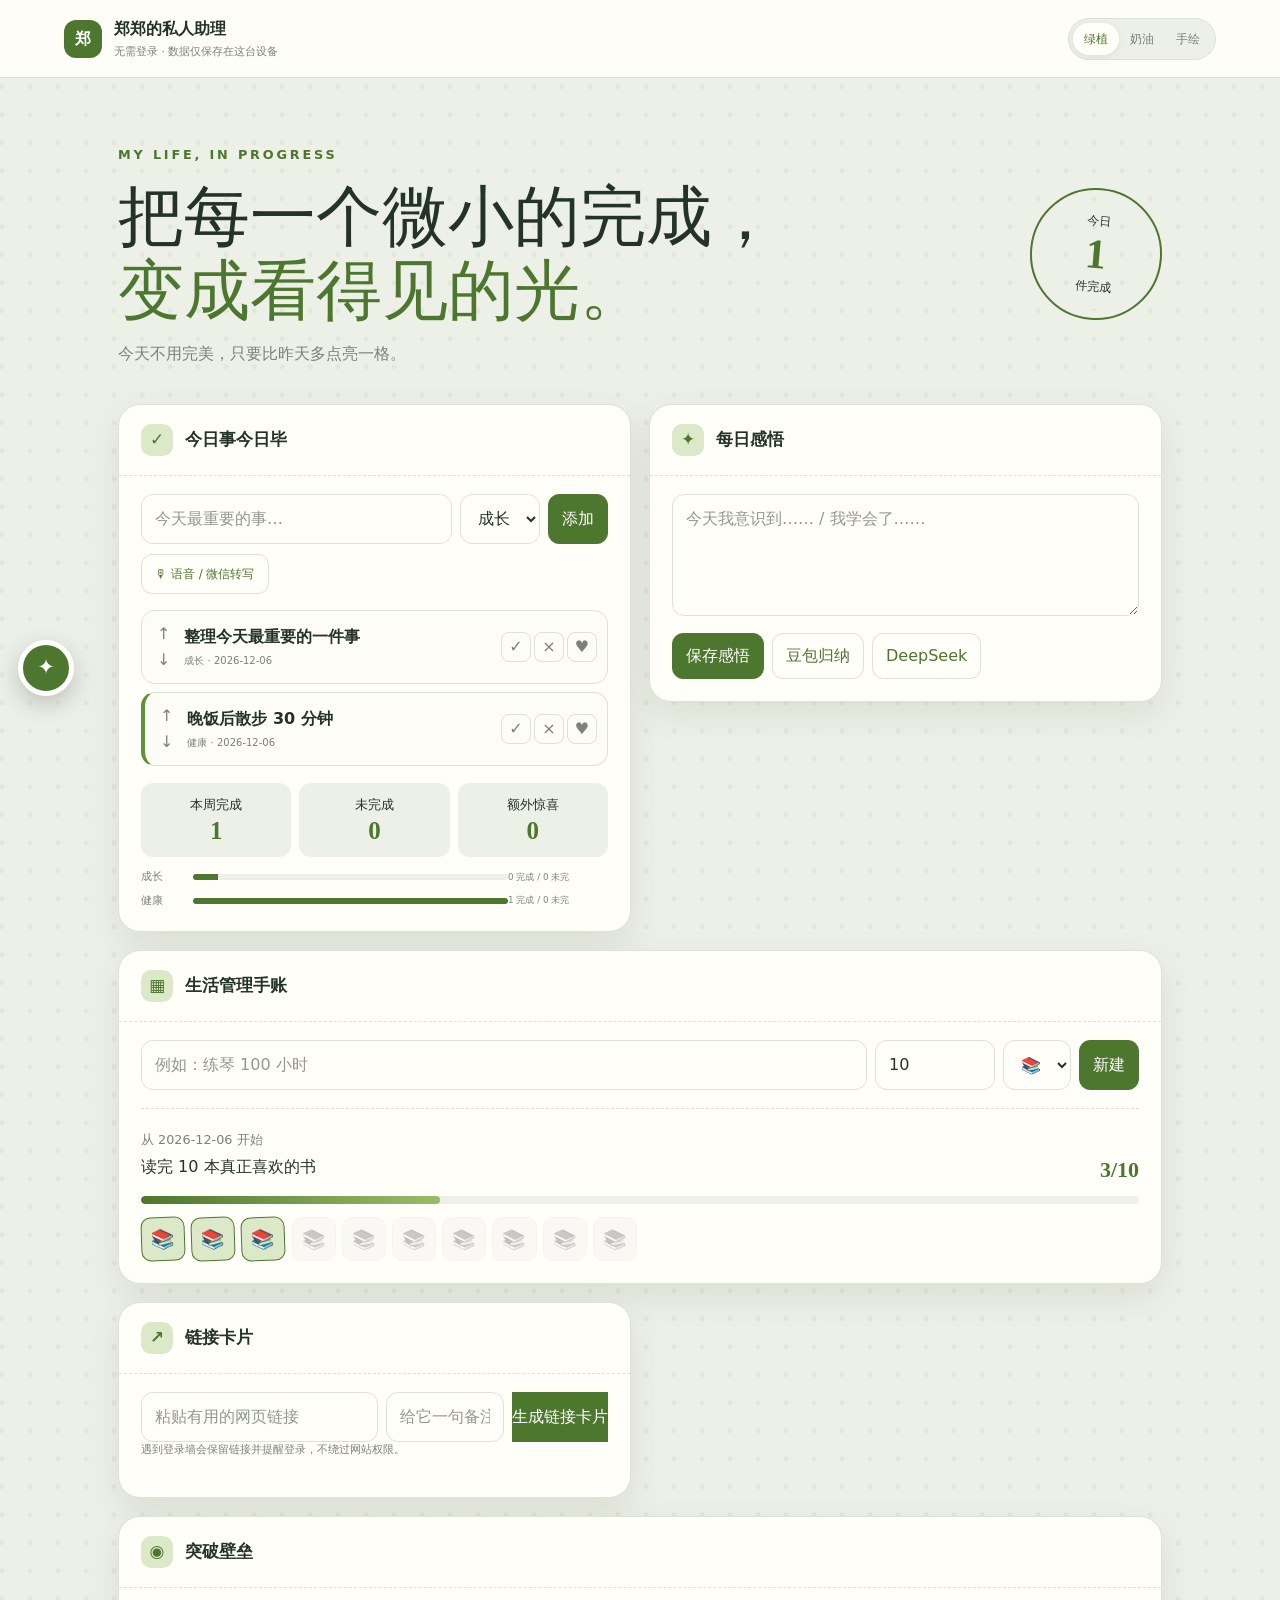
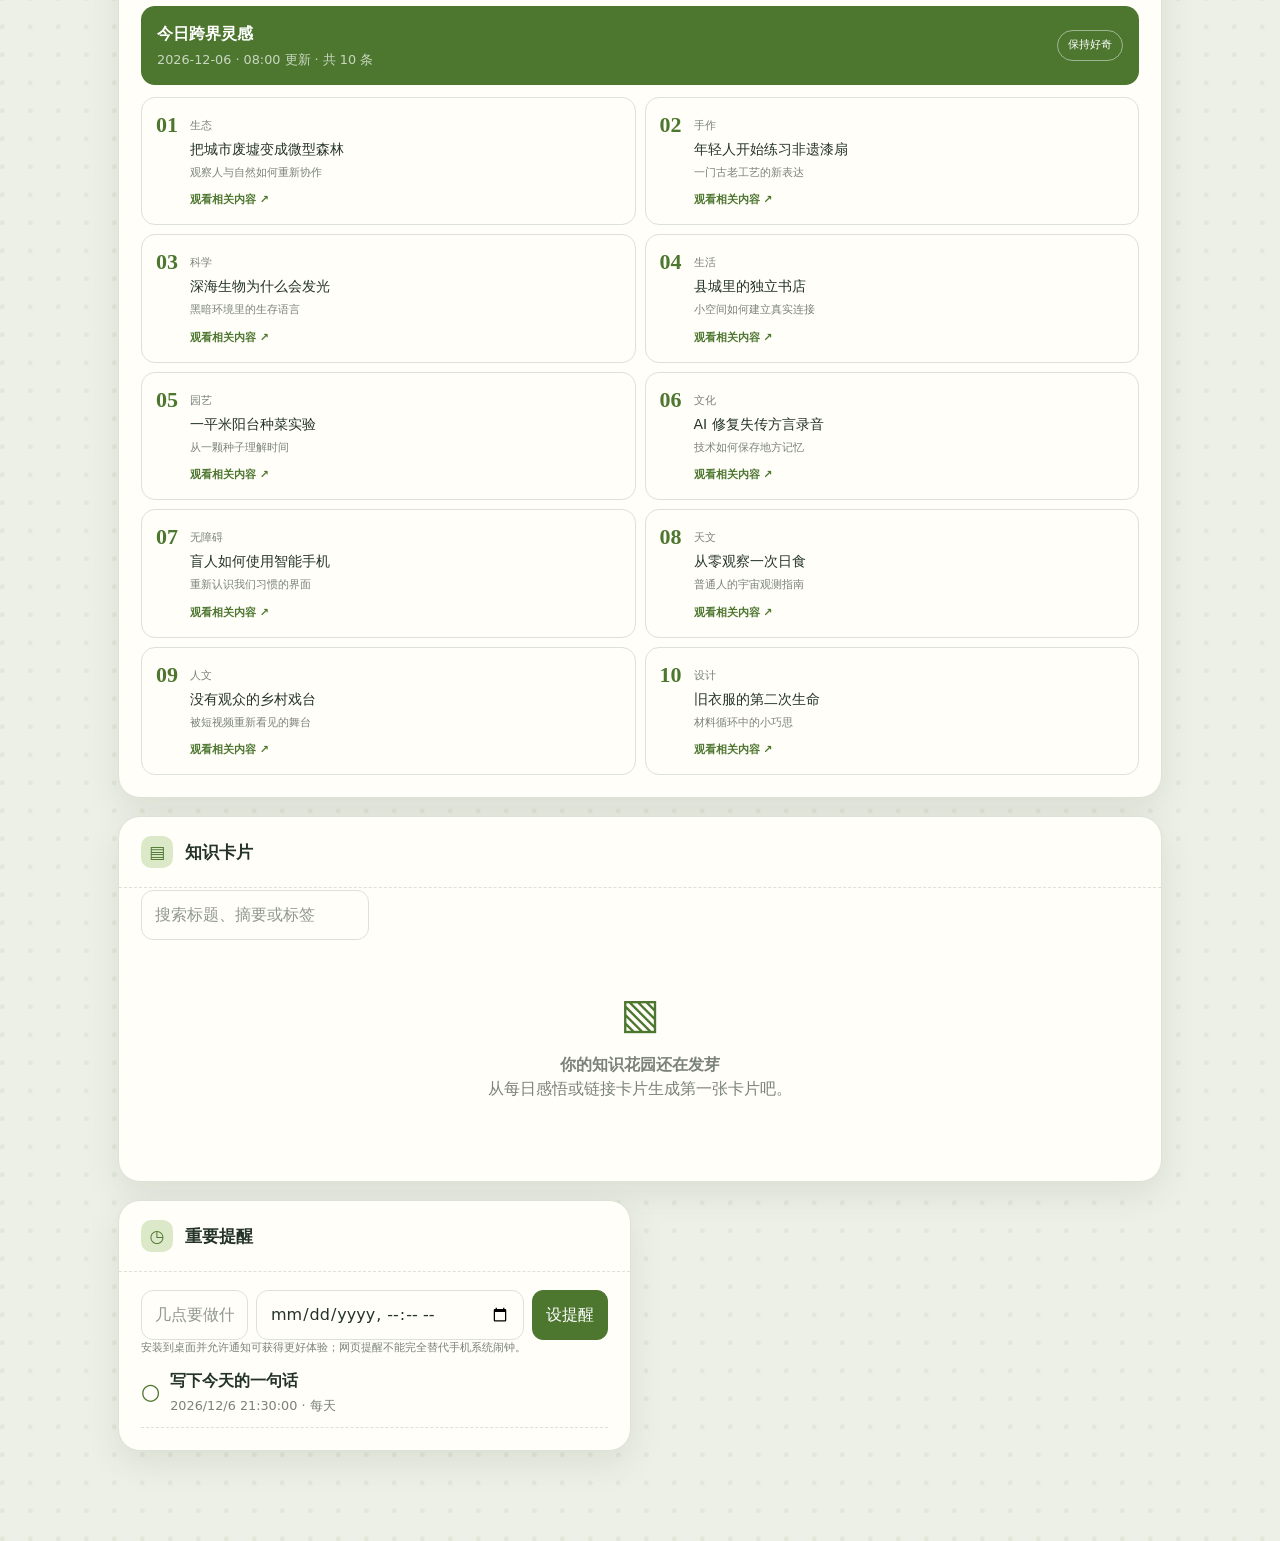
==== index.html @ c23aa648 "Add files via upload 发布郑郑的私人助理" ====
<!DOCTYPE html><html lang="zh-CN"><head><meta charSet="utf-8"/><meta name="viewport" content="width=device-width, initial-scale=1"/><link rel="stylesheet" href="/zhengzheng-assistant/assets/index-63ITO8yk.css" data-rsc-css-href="/zhengzheng-assistant/assets/index-63ITO8yk.css" data-precedence="vite-rsc/importer-resources"/><link rel="modulepreload" href="/zhengzheng-assistant/assets/layout-segment-context-D4DOkkiW.js" crossorigin=""/><link rel="modulepreload" href="/zhengzheng-assistant/assets/rolldown-runtime-S-ySWqyJ.js" crossorigin=""/><link rel="modulepreload" href="/zhengzheng-assistant/assets/index-DaYsWbO-.js" crossorigin=""/><link rel="modulepreload" href="/zhengzheng-assistant/assets/framework-CXnKph_e.js" crossorigin=""/><link rel="modulepreload" href="/zhengzheng-assistant/assets/page-jW38aGU4.js" crossorigin=""/><title>郑郑的私人助理</title><meta name="description" content="把每一个微小的完成，变成看得见的光。"/><meta property="og:title" content="郑郑的私人助理"/><meta property="og:description" content="把每一个微小的完成，变成看得见的光。"/><meta name="twitter:card" content="summary"/><meta name="twitter:title" content="郑郑的私人助理"/><meta name="twitter:description" content="把每一个微小的完成，变成看得见的光。"/><link rel="icon" href="/zhengzheng-assistant/icon-192.png"/><link rel="apple-touch-icon" href="/zhengzheng-assistant/icon-192.png"/><link rel="manifest" href="/zhengzheng-assistant/manifest.webmanifest"/><meta name="mobile-web-app-capable" content="yes"/><meta name="apple-mobile-web-app-title" content="生活手账"/><meta name="apple-mobile-web-app-status-bar-style" content="default"/><meta name="theme-color" content="#4d762f"/><script>self.__VINEXT_RSC_PARAMS__={}</script><script>self.__VINEXT_RSC_NAV__={"pathname":"/","searchParams":[]}</script><link rel="modulepreload" href="/zhengzheng-assistant/assets/index-DaYsWbO-.js" />
</head><body><main data-theme="green"><header class="topbar"><div><span class="brand-mark">郑</span><div><b>郑郑的私人助理</b><small>无需登录 · 数据仅保存在这台设备</small></div></div><div class="theme-switch"><button class="active">绿植</button><button class="">奶油</button><button class="">手绘</button></div></header><section class="hero"><div><small>MY LIFE, IN PROGRESS</small><h1>把每一个微小的完成，<br/><em>变成看得见的光。</em></h1><p>今天不用完美，只要比昨天多点亮一格。</p></div><div class="hero-stamp"><span>今日</span><b>1</b><small>件完成</small></div></section><div class="dashboard"><section id="today" class="paper-card"><button class="card-head" aria-expanded="true"><span class="card-icon">✓</span><span>今日事今日毕</span><span class="collapse">−</span></button><div class="card-body"><div class="quick-row"><input placeholder="今天最重要的事…" value=""/><select><option selected="">成长</option><option>工作</option><option>健康</option><option>生活</option></select><button class="primary">添加</button></div><button class="voice">🎙 语音 / 微信转写</button><div class="task-list"><div class="task todo"><div class="move"><button disabled="">↑</button><button>↓</button></div><div class="task-copy"><b>整理今天最重要的一件事</b><small>成长<!-- --> · <!-- -->2026-07-30</small></div><div class="status-actions"><button title="完成">✓</button><button title="未完成">×</button><button title="额外完成">♥</button></div></div><div class="task done"><div class="move"><button>↑</button><button disabled="">↓</button></div><div class="task-copy"><b>晚饭后散步 30 分钟</b><small>健康<!-- --> · <!-- -->2026-07-30</small></div><div class="status-actions"><button title="完成">✓</button><button title="未完成">×</button><button title="额外完成">♥</button></div></div></div><div class="week-summary"><div><small>本周完成</small><b>1</b></div><div><small>未完成</small><b>0</b></div><div><small>额外惊喜</small><b>0</b></div></div><div class="category-bars"><div><span>成长</span><i><em style="width:8%"></em></i><small>0<!-- --> 完成 / <!-- -->0<!-- --> 未完</small></div><div><span>健康</span><i><em style="width:100%"></em></i><small>1<!-- --> 完成 / <!-- -->0<!-- --> 未完</small></div></div></div></section><section id="insight" class="paper-card"><button class="card-head" aria-expanded="true"><span class="card-icon">✦</span><span>每日感悟</span><span class="collapse">−</span></button><div class="card-body"><textarea placeholder="今天我意识到…… / 我学会了……" rows="4"></textarea><div class="button-row"><button class="primary">保存感悟</button><button>豆包归纳</button><button>DeepSeek</button></div><div class="notes"></div></div></section><section id="goals" class="paper-card"><button class="card-head" aria-expanded="true"><span class="card-icon">▦</span><span>生活管理手账</span><span class="collapse">−</span></button><div class="card-body"><div class="goal-create"><input placeholder="例如：练琴 100 小时" value=""/><input class="small-input" type="number" min="1" max="500" placeholder="数量（可空）" value="10"/><select><option selected="">📚</option><option>🌱</option><option>🐾</option><option>⭐</option><option>🎻</option><option>🏃</option><option>🧶</option><option>☕</option></select><button class="primary">新建</button></div><article class="goal"><div class="goal-head"><div><small>从 <!-- -->2026-07-30<!-- --> 开始</small><h3>读完 10 本真正喜欢的书</h3></div><b>3/10</b></div><div class="progress"><i style="width:30%"></i></div><div class="grid "><button class="lit" title="第 1 次：《被讨厌的勇气》"><span>📚</span></button><button class="lit" title="第 2 次"><span>📚</span></button><button class="lit" title="第 3 次"><span>📚</span></button><button class="" title="第 4 次"><span>📚</span></button><button class="" title="第 5 次"><span>📚</span></button><button class="" title="第 6 次"><span>📚</span></button><button class="" title="第 7 次"><span>📚</span></button><button class="" title="第 8 次"><span>📚</span></button><button class="" title="第 9 次"><span>📚</span></button><button class="" title="第 10 次"><span>📚</span></button></div></article></div></section><section id="links" class="paper-card"><button class="card-head" aria-expanded="true"><span class="card-icon">↗</span><span>链接卡片</span><span class="collapse">−</span></button><div class="card-body"><div class="stack"><input placeholder="粘贴有用的网页链接" value=""/><input placeholder="给它一句备注（可选）" value=""/><button class="primary">生成链接卡片</button></div><p class="hint">遇到登录墙会保留链接并提醒登录，不绕过网站权限。</p><div class="link-grid"></div></div></section><section id="trends" class="paper-card"><button class="card-head" aria-expanded="true"><span class="card-icon">◉</span><span>突破壁垒</span><span class="collapse">−</span></button><div class="card-body"><div class="trend-title"><div><b>今日跨界灵感</b><small>2026-07-30<!-- --> · 08:00 更新 · 共 10 条</small></div><span>保持好奇</span></div><div class="trends"><article><b>01</b><div><small>生态</small><h3>把城市废墟变成微型森林</h3><p>观察人与自然如何重新协作</p><a href="https://search.bilibili.com/all?keyword=微型森林" target="_blank" rel="noreferrer">观看相关内容 ↗</a></div></article><article><b>02</b><div><small>手作</small><h3>年轻人开始练习非遗漆扇</h3><p>一门古老工艺的新表达</p><a href="https://www.douyin.com/search/非遗漆扇" target="_blank" rel="noreferrer">观看相关内容 ↗</a></div></article><article><b>03</b><div><small>科学</small><h3>深海生物为什么会发光</h3><p>黑暗环境里的生存语言</p><a href="https://search.bilibili.com/all?keyword=深海生物发光" target="_blank" rel="noreferrer">观看相关内容 ↗</a></div></article><article><b>04</b><div><small>生活</small><h3>县城里的独立书店</h3><p>小空间如何建立真实连接</p><a href="https://s.weibo.com/weibo?q=县城独立书店" target="_blank" rel="noreferrer">观看相关内容 ↗</a></div></article><article><b>05</b><div><small>园艺</small><h3>一平米阳台种菜实验</h3><p>从一颗种子理解时间</p><a href="https://www.toutiao.com/search/?keyword=阳台种菜" target="_blank" rel="noreferrer">观看相关内容 ↗</a></div></article><article><b>06</b><div><small>文化</small><h3>AI 修复失传方言录音</h3><p>技术如何保存地方记忆</p><a href="https://search.bilibili.com/all?keyword=方言修复" target="_blank" rel="noreferrer">观看相关内容 ↗</a></div></article><article><b>07</b><div><small>无障碍</small><h3>盲人如何使用智能手机</h3><p>重新认识我们习惯的界面</p><a href="https://www.douyin.com/search/盲人使用手机" target="_blank" rel="noreferrer">观看相关内容 ↗</a></div></article><article><b>08</b><div><small>天文</small><h3>从零观察一次日食</h3><p>普通人的宇宙观测指南</p><a href="https://search.bilibili.com/all?keyword=日食观测" target="_blank" rel="noreferrer">观看相关内容 ↗</a></div></article><article><b>09</b><div><small>人文</small><h3>没有观众的乡村戏台</h3><p>被短视频重新看见的舞台</p><a href="https://s.weibo.com/weibo?q=乡村戏台" target="_blank" rel="noreferrer">观看相关内容 ↗</a></div></article><article><b>10</b><div><small>设计</small><h3>旧衣服的第二次生命</h3><p>材料循环中的小巧思</p><a href="https://www.toutiao.com/search/?keyword=旧衣改造" target="_blank" rel="noreferrer">观看相关内容 ↗</a></div></article></div></div></section><section id="knowledge" class="paper-card"><button class="card-head" aria-expanded="true"><span class="card-icon">▤</span><span>知识卡片</span><span class="collapse">−</span></button><div class="card-body"><input placeholder="搜索标题、摘要或标签" value=""/><div class="empty"><span>▧</span><b>你的知识花园还在发芽</b><p>从每日感悟或链接卡片生成第一张卡片吧。</p></div><div class="knowledge-grid"></div></div></section><section id="reminders" class="paper-card"><button class="card-head" aria-expanded="true"><span class="card-icon">◷</span><span>重要提醒</span><span class="collapse">−</span></button><div class="card-body"><div class="quick-row"><input placeholder="几点要做什么？" value=""/><input type="datetime-local" value=""/><button class="primary">设提醒</button></div><p class="hint">安装到桌面并允许通知可获得更好体验；网页提醒不能完全替代手机系统闹钟。</p><div class="reminders"><article><button>○</button><div><b>写下今天的一句话</b><small>2026/7/30 21:30:00<!-- --> · <!-- -->每天</small></div></article></div></div></section></div><button class="float-ball" style="left:18px;top:640px" aria-label="打开快速导航">✦</button></main><script id="_R_">import("/assets/index-DaYsWbO-.js")</script></body></html><script>self.__VINEXT_RSC_CHUNKS__=self.__VINEXT_RSC_CHUNKS__||[];self.__VINEXT_RSC_CHUNKS__.push("2:I[\"491d67a9792c\",[],\"Children\",1]\n3:I[\"cfee43ca1bc7\",[],\"LayoutSegmentProvider\",1]\n4:I[\"491d67a9792c\",[],\"Slot\",1]\n5:I[\"5b777958e3fd\",[],\"RedirectBoundary\",1]\n:HL[\"/assets/index-63ITO8yk.css\",\"style\"]\n")</script><script>self.__VINEXT_RSC_CHUNKS__=self.__VINEXT_RSC_CHUNKS__||[];self.__VINEXT_RSC_CHUNKS__.push("0:{\"__route\":\"route:/\",\"__interceptionContext\":null,\"__layoutIds\":[\"layout:/\"],\"__rootLayout\":\"/\",\"page:/\":\"$L1\",\"layout:/\":[[[[\"$\",\"link\",\"css:/assets/index-63ITO8yk.css\",{\"rel\":\"stylesheet\",\"precedence\":\"vite-rsc/importer-resources\",\"href\":\"/assets/index-63ITO8yk.css\",\"data-rsc-css-href\":\"/assets/index-63ITO8yk.css\"}],\"$undefined\"],[\"$\",\"html\",null,{\"lang\":\"zh-CN\",\"children\":[\"$\",\"body\",null,{\"children\":[\"$\",\"$L2\",null,{}]}]}]],null],\"route:/\":[[[\"$\",\"meta\",null,{\"charSet\":\"utf-8\"}],[[\"$\",\"title\",\"0\",{\"children\":\"郑郑的私人助理\"}],[\"$\",\"meta\",\"1\",{\"name\":\"description\",\"content\":\"把每一个微小的完成，变成看得见的光。\"}],[\"$\",\"meta\",\"2\",{\"property\":\"og:title\",\"content\":\"郑郑的私人助理\"}],[\"$\",\"meta\",\"3\",{\"property\":\"og:description\",\"content\":\"把每一个微小的完成，变成看得见的光。\"}],[\"$\",\"meta\",\"4\",{\"name\":\"twitter:card\",\"content\":\"summary\"}],[\"$\",\"meta\",\"5\",{\"name\":\"twitter:title\",\"content\":\"郑郑的私人助理\"}],[\"$\",\"meta\",\"6\",{\"name\":\"twitter:description\",\"content\":\"把每一个微小的完成，变成看得见的光。\"}],[\"$\",\"link\",\"7\",{\"rel\":\"icon\",\"href\":\"/icon-192.png\"}],[\"$\",\"link\",\"8\",{\"rel\":\"apple-touch-icon\",\"href\":\"/icon-192.png\"}],[\"$\",\"link\",\"9\",{\"rel\":\"manifest\",\"href\":\"/manifest.webmanifest\"}],[\"$\",\"meta\",\"10\",{\"name\":\"mobile-web-app-capable\",\"content\":\"yes\"}],[\"$\",\"meta\",\"11\",{\"name\":\"apple-mobile-web-app-title\",\"content\":\"生活手账\"}],[\"$\",\"meta\",\"12\",{\"name\":\"apple-mobile-web-app-status-bar-style\",\"content\":\"default\"}]],[[\"$\",\"meta\",\"0\",{\"name\":\"viewport\",\"content\":\"width=device-width, initial-scale=1\"}],[\"$\",\"meta\",\"1\",{\"name\":\"theme-color\",\"content\":\"#4d762f\"}]]],[\"$\",\"$L3\",null,{\"segmentMap\":{\"children\":[]},\"children\":[\"$\",\"$L4\",null,{\"id\":\"layout:/\",\"parallelSlots\":\"$undefined\",\"children\":[\"$\",\"$L5\",null,{\"children\":[\"$\",\"$L3\",null,{\"segmentMap\":{\"children\":[]},\"children\":[\"$\",\"$L4\",null,{\"id\":\"page:/\"}]}]}]}]}]],\"__layoutFlags\":{\"layout:/\":\"s\"},\"__artifactCompatibility\":{\"schemaVersion\":1,\"graphVersion\":\"app-route-graph:4uhn5s1wvoptc\",\"deploymentVersion\":\"c28344b2-9088-40b0-83cd-06239a04bed4\",\"appElementsSchemaVersion\":1,\"rscPayloadSchemaVersion\":1,\"rootBoundaryId\":\"/\",\"renderEpoch\":null}}\n")</script><script>self.__VINEXT_RSC_CHUNKS__=self.__VINEXT_RSC_CHUNKS__||[];self.__VINEXT_RSC_CHUNKS__.push("6:I[\"6efdf509a785\",[],\"default\",1]\n1:[\"$\",\"$L6\",null,{\"params\":\"$@7\",\"searchParams\":\"$@8\"}]\n")</script><script>self.__VINEXT_RSC_CHUNKS__=self.__VINEXT_RSC_CHUNKS__||[];self.__VINEXT_RSC_CHUNKS__.push("7:{}\n8:{}\n")</script><script>self.__VINEXT_RSC_DONE__=true</script>
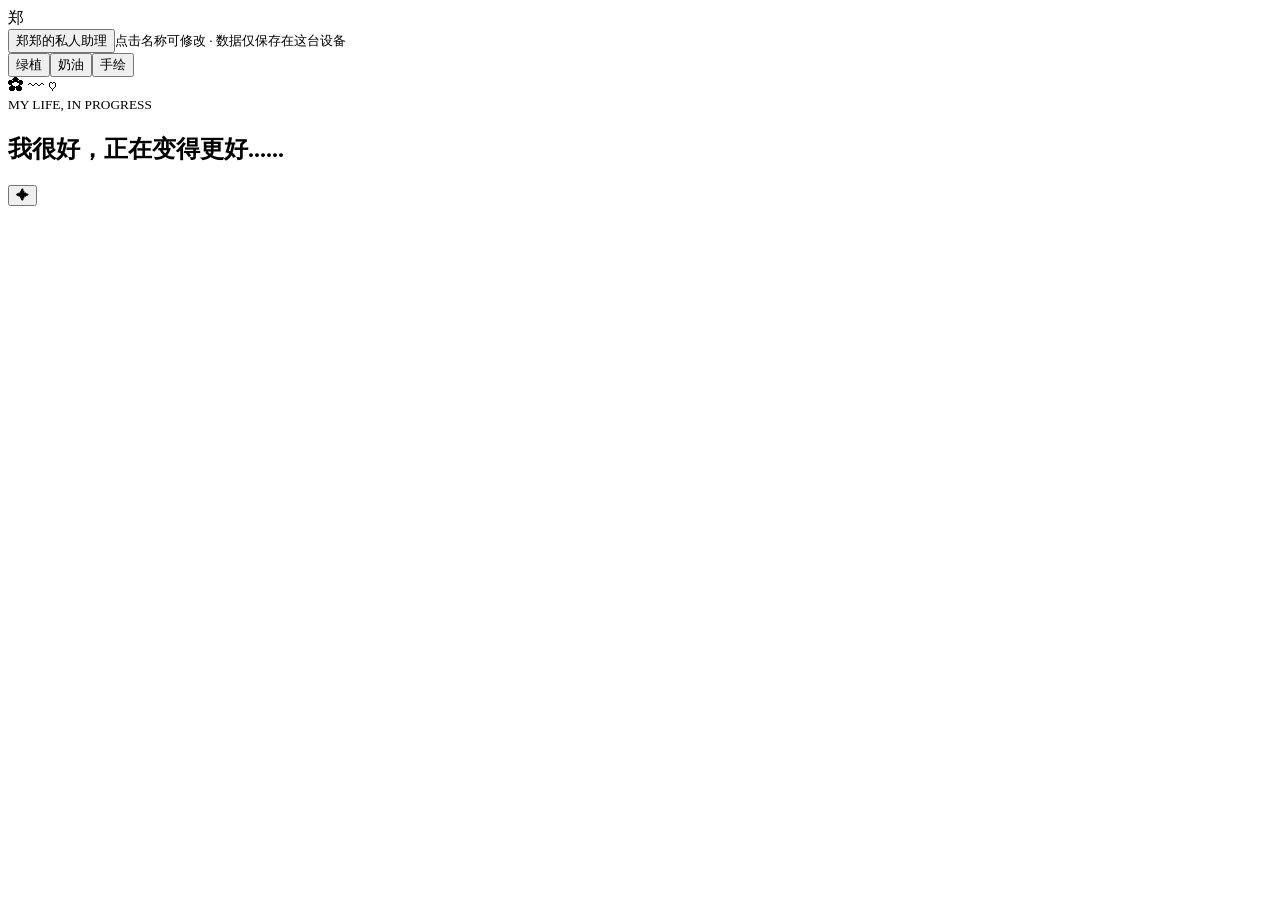
==== commit d3bf4b02: "Add files via upload 更新郑郑的私人助理" ====
--- a/index.html
+++ b/index.html
@@ -1,2 +1,2 @@
-<!DOCTYPE html><html lang="zh-CN"><head><meta charSet="utf-8"/><meta name="viewport" content="width=device-width, initial-scale=1"/><link rel="stylesheet" href="/zhengzheng-assistant/assets/index-63ITO8yk.css" data-rsc-css-href="/zhengzheng-assistant/assets/index-63ITO8yk.css" data-precedence="vite-rsc/importer-resources"/><link rel="modulepreload" href="/zhengzheng-assistant/assets/layout-segment-context-D4DOkkiW.js" crossorigin=""/><link rel="modulepreload" href="/zhengzheng-assistant/assets/rolldown-runtime-S-ySWqyJ.js" crossorigin=""/><link rel="modulepreload" href="/zhengzheng-assistant/assets/index-DaYsWbO-.js" crossorigin=""/><link rel="modulepreload" href="/zhengzheng-assistant/assets/framework-CXnKph_e.js" crossorigin=""/><link rel="modulepreload" href="/zhengzheng-assistant/assets/page-jW38aGU4.js" crossorigin=""/><title>郑郑的私人助理</title><meta name="description" content="把每一个微小的完成，变成看得见的光。"/><meta property="og:title" content="郑郑的私人助理"/><meta property="og:description" content="把每一个微小的完成，变成看得见的光。"/><meta name="twitter:card" content="summary"/><meta name="twitter:title" content="郑郑的私人助理"/><meta name="twitter:description" content="把每一个微小的完成，变成看得见的光。"/><link rel="icon" href="/zhengzheng-assistant/icon-192.png"/><link rel="apple-touch-icon" href="/zhengzheng-assistant/icon-192.png"/><link rel="manifest" href="/zhengzheng-assistant/manifest.webmanifest"/><meta name="mobile-web-app-capable" content="yes"/><meta name="apple-mobile-web-app-title" content="生活手账"/><meta name="apple-mobile-web-app-status-bar-style" content="default"/><meta name="theme-color" content="#4d762f"/><script>self.__VINEXT_RSC_PARAMS__={}</script><script>self.__VINEXT_RSC_NAV__={"pathname":"/","searchParams":[]}</script><link rel="modulepreload" href="/zhengzheng-assistant/assets/index-DaYsWbO-.js" />
-</head><body><main data-theme="green"><header class="topbar"><div><span class="brand-mark">郑</span><div><b>郑郑的私人助理</b><small>无需登录 · 数据仅保存在这台设备</small></div></div><div class="theme-switch"><button class="active">绿植</button><button class="">奶油</button><button class="">手绘</button></div></header><section class="hero"><div><small>MY LIFE, IN PROGRESS</small><h1>把每一个微小的完成，<br/><em>变成看得见的光。</em></h1><p>今天不用完美，只要比昨天多点亮一格。</p></div><div class="hero-stamp"><span>今日</span><b>1</b><small>件完成</small></div></section><div class="dashboard"><section id="today" class="paper-card"><button class="card-head" aria-expanded="true"><span class="card-icon">✓</span><span>今日事今日毕</span><span class="collapse">−</span></button><div class="card-body"><div class="quick-row"><input placeholder="今天最重要的事…" value=""/><select><option selected="">成长</option><option>工作</option><option>健康</option><option>生活</option></select><button class="primary">添加</button></div><button class="voice">🎙 语音 / 微信转写</button><div class="task-list"><div class="task todo"><div class="move"><button disabled="">↑</button><button>↓</button></div><div class="task-copy"><b>整理今天最重要的一件事</b><small>成长<!-- --> · <!-- -->2026-07-30</small></div><div class="status-actions"><button title="完成">✓</button><button title="未完成">×</button><button title="额外完成">♥</button></div></div><div class="task done"><div class="move"><button>↑</button><button disabled="">↓</button></div><div class="task-copy"><b>晚饭后散步 30 分钟</b><small>健康<!-- --> · <!-- -->2026-07-30</small></div><div class="status-actions"><button title="完成">✓</button><button title="未完成">×</button><button title="额外完成">♥</button></div></div></div><div class="week-summary"><div><small>本周完成</small><b>1</b></div><div><small>未完成</small><b>0</b></div><div><small>额外惊喜</small><b>0</b></div></div><div class="category-bars"><div><span>成长</span><i><em style="width:8%"></em></i><small>0<!-- --> 完成 / <!-- -->0<!-- --> 未完</small></div><div><span>健康</span><i><em style="width:100%"></em></i><small>1<!-- --> 完成 / <!-- -->0<!-- --> 未完</small></div></div></div></section><section id="insight" class="paper-card"><button class="card-head" aria-expanded="true"><span class="card-icon">✦</span><span>每日感悟</span><span class="collapse">−</span></button><div class="card-body"><textarea placeholder="今天我意识到…… / 我学会了……" rows="4"></textarea><div class="button-row"><button class="primary">保存感悟</button><button>豆包归纳</button><button>DeepSeek</button></div><div class="notes"></div></div></section><section id="goals" class="paper-card"><button class="card-head" aria-expanded="true"><span class="card-icon">▦</span><span>生活管理手账</span><span class="collapse">−</span></button><div class="card-body"><div class="goal-create"><input placeholder="例如：练琴 100 小时" value=""/><input class="small-input" type="number" min="1" max="500" placeholder="数量（可空）" value="10"/><select><option selected="">📚</option><option>🌱</option><option>🐾</option><option>⭐</option><option>🎻</option><option>🏃</option><option>🧶</option><option>☕</option></select><button class="primary">新建</button></div><article class="goal"><div class="goal-head"><div><small>从 <!-- -->2026-07-30<!-- --> 开始</small><h3>读完 10 本真正喜欢的书</h3></div><b>3/10</b></div><div class="progress"><i style="width:30%"></i></div><div class="grid "><button class="lit" title="第 1 次：《被讨厌的勇气》"><span>📚</span></button><button class="lit" title="第 2 次"><span>📚</span></button><button class="lit" title="第 3 次"><span>📚</span></button><button class="" title="第 4 次"><span>📚</span></button><button class="" title="第 5 次"><span>📚</span></button><button class="" title="第 6 次"><span>📚</span></button><button class="" title="第 7 次"><span>📚</span></button><button class="" title="第 8 次"><span>📚</span></button><button class="" title="第 9 次"><span>📚</span></button><button class="" title="第 10 次"><span>📚</span></button></div></article></div></section><section id="links" class="paper-card"><button class="card-head" aria-expanded="true"><span class="card-icon">↗</span><span>链接卡片</span><span class="collapse">−</span></button><div class="card-body"><div class="stack"><input placeholder="粘贴有用的网页链接" value=""/><input placeholder="给它一句备注（可选）" value=""/><button class="primary">生成链接卡片</button></div><p class="hint">遇到登录墙会保留链接并提醒登录，不绕过网站权限。</p><div class="link-grid"></div></div></section><section id="trends" class="paper-card"><button class="card-head" aria-expanded="true"><span class="card-icon">◉</span><span>突破壁垒</span><span class="collapse">−</span></button><div class="card-body"><div class="trend-title"><div><b>今日跨界灵感</b><small>2026-07-30<!-- --> · 08:00 更新 · 共 10 条</small></div><span>保持好奇</span></div><div class="trends"><article><b>01</b><div><small>生态</small><h3>把城市废墟变成微型森林</h3><p>观察人与自然如何重新协作</p><a href="https://search.bilibili.com/all?keyword=微型森林" target="_blank" rel="noreferrer">观看相关内容 ↗</a></div></article><article><b>02</b><div><small>手作</small><h3>年轻人开始练习非遗漆扇</h3><p>一门古老工艺的新表达</p><a href="https://www.douyin.com/search/非遗漆扇" target="_blank" rel="noreferrer">观看相关内容 ↗</a></div></article><article><b>03</b><div><small>科学</small><h3>深海生物为什么会发光</h3><p>黑暗环境里的生存语言</p><a href="https://search.bilibili.com/all?keyword=深海生物发光" target="_blank" rel="noreferrer">观看相关内容 ↗</a></div></article><article><b>04</b><div><small>生活</small><h3>县城里的独立书店</h3><p>小空间如何建立真实连接</p><a href="https://s.weibo.com/weibo?q=县城独立书店" target="_blank" rel="noreferrer">观看相关内容 ↗</a></div></article><article><b>05</b><div><small>园艺</small><h3>一平米阳台种菜实验</h3><p>从一颗种子理解时间</p><a href="https://www.toutiao.com/search/?keyword=阳台种菜" target="_blank" rel="noreferrer">观看相关内容 ↗</a></div></article><article><b>06</b><div><small>文化</small><h3>AI 修复失传方言录音</h3><p>技术如何保存地方记忆</p><a href="https://search.bilibili.com/all?keyword=方言修复" target="_blank" rel="noreferrer">观看相关内容 ↗</a></div></article><article><b>07</b><div><small>无障碍</small><h3>盲人如何使用智能手机</h3><p>重新认识我们习惯的界面</p><a href="https://www.douyin.com/search/盲人使用手机" target="_blank" rel="noreferrer">观看相关内容 ↗</a></div></article><article><b>08</b><div><small>天文</small><h3>从零观察一次日食</h3><p>普通人的宇宙观测指南</p><a href="https://search.bilibili.com/all?keyword=日食观测" target="_blank" rel="noreferrer">观看相关内容 ↗</a></div></article><article><b>09</b><div><small>人文</small><h3>没有观众的乡村戏台</h3><p>被短视频重新看见的舞台</p><a href="https://s.weibo.com/weibo?q=乡村戏台" target="_blank" rel="noreferrer">观看相关内容 ↗</a></div></article><article><b>10</b><div><small>设计</small><h3>旧衣服的第二次生命</h3><p>材料循环中的小巧思</p><a href="https://www.toutiao.com/search/?keyword=旧衣改造" target="_blank" rel="noreferrer">观看相关内容 ↗</a></div></article></div></div></section><section id="knowledge" class="paper-card"><button class="card-head" aria-expanded="true"><span class="card-icon">▤</span><span>知识卡片</span><span class="collapse">−</span></button><div class="card-body"><input placeholder="搜索标题、摘要或标签" value=""/><div class="empty"><span>▧</span><b>你的知识花园还在发芽</b><p>从每日感悟或链接卡片生成第一张卡片吧。</p></div><div class="knowledge-grid"></div></div></section><section id="reminders" class="paper-card"><button class="card-head" aria-expanded="true"><span class="card-icon">◷</span><span>重要提醒</span><span class="collapse">−</span></button><div class="card-body"><div class="quick-row"><input placeholder="几点要做什么？" value=""/><input type="datetime-local" value=""/><button class="primary">设提醒</button></div><p class="hint">安装到桌面并允许通知可获得更好体验；网页提醒不能完全替代手机系统闹钟。</p><div class="reminders"><article><button>○</button><div><b>写下今天的一句话</b><small>2026/7/30 21:30:00<!-- --> · <!-- -->每天</small></div></article></div></div></section></div><button class="float-ball" style="left:18px;top:640px" aria-label="打开快速导航">✦</button></main><script id="_R_">import("/assets/index-DaYsWbO-.js")</script></body></html><script>self.__VINEXT_RSC_CHUNKS__=self.__VINEXT_RSC_CHUNKS__||[];self.__VINEXT_RSC_CHUNKS__.push("2:I[\"491d67a9792c\",[],\"Children\",1]\n3:I[\"cfee43ca1bc7\",[],\"LayoutSegmentProvider\",1]\n4:I[\"491d67a9792c\",[],\"Slot\",1]\n5:I[\"5b777958e3fd\",[],\"RedirectBoundary\",1]\n:HL[\"/assets/index-63ITO8yk.css\",\"style\"]\n")</script><script>self.__VINEXT_RSC_CHUNKS__=self.__VINEXT_RSC_CHUNKS__||[];self.__VINEXT_RSC_CHUNKS__.push("0:{\"__route\":\"route:/\",\"__interceptionContext\":null,\"__layoutIds\":[\"layout:/\"],\"__rootLayout\":\"/\",\"page:/\":\"$L1\",\"layout:/\":[[[[\"$\",\"link\",\"css:/assets/index-63ITO8yk.css\",{\"rel\":\"stylesheet\",\"precedence\":\"vite-rsc/importer-resources\",\"href\":\"/assets/index-63ITO8yk.css\",\"data-rsc-css-href\":\"/assets/index-63ITO8yk.css\"}],\"$undefined\"],[\"$\",\"html\",null,{\"lang\":\"zh-CN\",\"children\":[\"$\",\"body\",null,{\"children\":[\"$\",\"$L2\",null,{}]}]}]],null],\"route:/\":[[[\"$\",\"meta\",null,{\"charSet\":\"utf-8\"}],[[\"$\",\"title\",\"0\",{\"children\":\"郑郑的私人助理\"}],[\"$\",\"meta\",\"1\",{\"name\":\"description\",\"content\":\"把每一个微小的完成，变成看得见的光。\"}],[\"$\",\"meta\",\"2\",{\"property\":\"og:title\",\"content\":\"郑郑的私人助理\"}],[\"$\",\"meta\",\"3\",{\"property\":\"og:description\",\"content\":\"把每一个微小的完成，变成看得见的光。\"}],[\"$\",\"meta\",\"4\",{\"name\":\"twitter:card\",\"content\":\"summary\"}],[\"$\",\"meta\",\"5\",{\"name\":\"twitter:title\",\"content\":\"郑郑的私人助理\"}],[\"$\",\"meta\",\"6\",{\"name\":\"twitter:description\",\"content\":\"把每一个微小的完成，变成看得见的光。\"}],[\"$\",\"link\",\"7\",{\"rel\":\"icon\",\"href\":\"/icon-192.png\"}],[\"$\",\"link\",\"8\",{\"rel\":\"apple-touch-icon\",\"href\":\"/icon-192.png\"}],[\"$\",\"link\",\"9\",{\"rel\":\"manifest\",\"href\":\"/manifest.webmanifest\"}],[\"$\",\"meta\",\"10\",{\"name\":\"mobile-web-app-capable\",\"content\":\"yes\"}],[\"$\",\"meta\",\"11\",{\"name\":\"apple-mobile-web-app-title\",\"content\":\"生活手账\"}],[\"$\",\"meta\",\"12\",{\"name\":\"apple-mobile-web-app-status-bar-style\",\"content\":\"default\"}]],[[\"$\",\"meta\",\"0\",{\"name\":\"viewport\",\"content\":\"width=device-width, initial-scale=1\"}],[\"$\",\"meta\",\"1\",{\"name\":\"theme-color\",\"content\":\"#4d762f\"}]]],[\"$\",\"$L3\",null,{\"segmentMap\":{\"children\":[]},\"children\":[\"$\",\"$L4\",null,{\"id\":\"layout:/\",\"parallelSlots\":\"$undefined\",\"children\":[\"$\",\"$L5\",null,{\"children\":[\"$\",\"$L3\",null,{\"segmentMap\":{\"children\":[]},\"children\":[\"$\",\"$L4\",null,{\"id\":\"page:/\"}]}]}]}]}]],\"__layoutFlags\":{\"layout:/\":\"s\"},\"__artifactCompatibility\":{\"schemaVersion\":1,\"graphVersion\":\"app-route-graph:4uhn5s1wvoptc\",\"deploymentVersion\":\"c28344b2-9088-40b0-83cd-06239a04bed4\",\"appElementsSchemaVersion\":1,\"rscPayloadSchemaVersion\":1,\"rootBoundaryId\":\"/\",\"renderEpoch\":null}}\n")</script><script>self.__VINEXT_RSC_CHUNKS__=self.__VINEXT_RSC_CHUNKS__||[];self.__VINEXT_RSC_CHUNKS__.push("6:I[\"6efdf509a785\",[],\"default\",1]\n1:[\"$\",\"$L6\",null,{\"params\":\"$@7\",\"searchParams\":\"$@8\"}]\n")</script><script>self.__VINEXT_RSC_CHUNKS__=self.__VINEXT_RSC_CHUNKS__||[];self.__VINEXT_RSC_CHUNKS__.push("7:{}\n8:{}\n")</script><script>self.__VINEXT_RSC_DONE__=true</script>+<!DOCTYPE html><html lang="zh-CN"><head><meta charSet="utf-8"/><meta name="viewport" content="width=device-width, initial-scale=1"/><link rel="stylesheet" href="/zhengzheng-assistant/assets/index-BeelsTzD.css" data-rsc-css-href="/zhengzheng-assistant/assets/index-BeelsTzD.css" data-precedence="vite-rsc/importer-resources"/><link rel="modulepreload" href="/zhengzheng-assistant/assets/layout-segment-context-C5qHplQc.js" crossorigin=""/><link rel="modulepreload" href="/zhengzheng-assistant/assets/rolldown-runtime-S-ySWqyJ.js" crossorigin=""/><link rel="modulepreload" href="/zhengzheng-assistant/assets/index-DWHwHgKv.js" crossorigin=""/><link rel="modulepreload" href="/zhengzheng-assistant/assets/framework-CXnKph_e.js" crossorigin=""/><link rel="modulepreload" href="/zhengzheng-assistant/assets/page-C5Tz2OAa.js" crossorigin=""/><title>郑郑的私人助理</title><meta name="description" content="把每一个微小的完成，变成看得见的光。"/><meta property="og:title" content="郑郑的私人助理"/><meta property="og:description" content="把每一个微小的完成，变成看得见的光。"/><meta name="twitter:card" content="summary"/><meta name="twitter:title" content="郑郑的私人助理"/><meta name="twitter:description" content="把每一个微小的完成，变成看得见的光。"/><link rel="icon" href="/zhengzheng-assistant/icon-192.png"/><link rel="apple-touch-icon" href="/zhengzheng-assistant/icon-192.png"/><link rel="manifest" href="/zhengzheng-assistant/manifest.webmanifest"/><meta name="mobile-web-app-capable" content="yes"/><meta name="apple-mobile-web-app-title" content="生活手账"/><meta name="apple-mobile-web-app-status-bar-style" content="default"/><meta name="theme-color" content="#4d762f"/><script>self.__VINEXT_RSC_PARAMS__={}</script><script>self.__VINEXT_RSC_NAV__={"pathname":"/","searchParams":[]}</script><link rel="modulepreload" href="/zhengzheng-assistant/assets/index-DWHwHgKv.js" />
+</head><body><main data-theme="green"><header class="topbar"><div><span class="brand-mark">郑</span><div><button class="assistant-name">郑郑的私人助理</button><small>点击名称可修改 · 数据仅保存在这台设备</small></div></div><div class="theme-switch"><button class="active">绿植</button><button class="">奶油</button><button class="">手绘</button></div></header><section class="home-empty"><div class="doodle">✿ 〰︎ ♡</div><small>MY LIFE, IN PROGRESS</small><h1 class="one-line-title">我很好，正在变得更好......</h1></section><div class="dashboard single-module"></div><button class="float-ball" style="left:12px;top:92px" aria-label="打开快速导航">✦</button></main><script id="_R_">import("/zhengzheng-assistant/assets/index-DWHwHgKv.js")</script></body></html><script>self.__VINEXT_RSC_CHUNKS__=self.__VINEXT_RSC_CHUNKS__||[];self.__VINEXT_RSC_CHUNKS__.push("2:I[\"491d67a9792c\",[],\"Children\",1]\n3:I[\"cfee43ca1bc7\",[],\"LayoutSegmentProvider\",1]\n4:I[\"491d67a9792c\",[],\"Slot\",1]\n5:I[\"5b777958e3fd\",[],\"RedirectBoundary\",1]\n:HL[\"/zhengzheng-assistant/assets/index-BeelsTzD.css\",\"style\"]\n")</script><script>self.__VINEXT_RSC_CHUNKS__=self.__VINEXT_RSC_CHUNKS__||[];self.__VINEXT_RSC_CHUNKS__.push("0:{\"__route\":\"route:/\",\"__interceptionContext\":null,\"__layoutIds\":[\"layout:/\"],\"__rootLayout\":\"/\",\"page:/\":\"$L1\",\"layout:/\":[[[[\"$\",\"link\",\"css:/assets/index-BeelsTzD.css\",{\"rel\":\"stylesheet\",\"precedence\":\"vite-rsc/importer-resources\",\"href\":\"/zhengzheng-assistant/assets/index-BeelsTzD.css\",\"data-rsc-css-href\":\"/zhengzheng-assistant/assets/index-BeelsTzD.css\"}],\"$undefined\"],[\"$\",\"html\",null,{\"lang\":\"zh-CN\",\"children\":[\"$\",\"body\",null,{\"children\":[\"$\",\"$L2\",null,{}]}]}]],null],\"route:/\":[[[\"$\",\"meta\",null,{\"charSet\":\"utf-8\"}],[[\"$\",\"title\",\"0\",{\"children\":\"郑郑的私人助理\"}],[\"$\",\"meta\",\"1\",{\"name\":\"description\",\"content\":\"把每一个微小的完成，变成看得见的光。\"}],[\"$\",\"meta\",\"2\",{\"property\":\"og:title\",\"content\":\"郑郑的私人助理\"}],[\"$\",\"meta\",\"3\",{\"property\":\"og:description\",\"content\":\"把每一个微小的完成，变成看得见的光。\"}],[\"$\",\"meta\",\"4\",{\"name\":\"twitter:card\",\"content\":\"summary\"}],[\"$\",\"meta\",\"5\",{\"name\":\"twitter:title\",\"content\":\"郑郑的私人助理\"}],[\"$\",\"meta\",\"6\",{\"name\":\"twitter:description\",\"content\":\"把每一个微小的完成，变成看得见的光。\"}],[\"$\",\"link\",\"7\",{\"rel\":\"icon\",\"href\":\"/icon-192.png\"}],[\"$\",\"link\",\"8\",{\"rel\":\"apple-touch-icon\",\"href\":\"/icon-192.png\"}],[\"$\",\"link\",\"9\",{\"rel\":\"manifest\",\"href\":\"/manifest.webmanifest\"}],[\"$\",\"meta\",\"10\",{\"name\":\"mobile-web-app-capable\",\"content\":\"yes\"}],[\"$\",\"meta\",\"11\",{\"name\":\"apple-mobile-web-app-title\",\"content\":\"生活手账\"}],[\"$\",\"meta\",\"12\",{\"name\":\"apple-mobile-web-app-status-bar-style\",\"content\":\"default\"}]],[[\"$\",\"meta\",\"0\",{\"name\":\"viewport\",\"content\":\"width=device-width, initial-scale=1\"}],[\"$\",\"meta\",\"1\",{\"name\":\"theme-color\",\"content\":\"#4d762f\"}]]],[\"$\",\"$L3\",null,{\"segmentMap\":{\"children\":[]},\"children\":[\"$\",\"$L4\",null,{\"id\":\"layout:/\",\"parallelSlots\":\"$undefined\",\"children\":[\"$\",\"$L5\",null,{\"children\":[\"$\",\"$L3\",null,{\"segmentMap\":{\"children\":[]},\"children\":[\"$\",\"$L4\",null,{\"id\":\"page:/\"}]}]}]}]}]],\"__layoutFlags\":{\"layout:/\":\"s\"},\"__artifactCompatibility\":{\"schemaVersion\":1,\"graphVersion\":\"app-route-graph:4uhn5s1wvoptc\",\"deploymentVersion\":\"50400f45-98dd-4c46-b4be-d8bc6c3e94af\",\"appElementsSchemaVersion\":1,\"rscPayloadSchemaVersion\":1,\"rootBoundaryId\":\"/\",\"renderEpoch\":null}}\n")</script><script>self.__VINEXT_RSC_CHUNKS__=self.__VINEXT_RSC_CHUNKS__||[];self.__VINEXT_RSC_CHUNKS__.push("6:I[\"6efdf509a785\",[],\"default\",1]\n1:[\"$\",\"$L6\",null,{\"params\":\"$@7\",\"searchParams\":\"$@8\"}]\n")</script><script>self.__VINEXT_RSC_CHUNKS__=self.__VINEXT_RSC_CHUNKS__||[];self.__VINEXT_RSC_CHUNKS__.push("7:{}\n8:{}\n")</script><script>self.__VINEXT_RSC_DONE__=true</script>
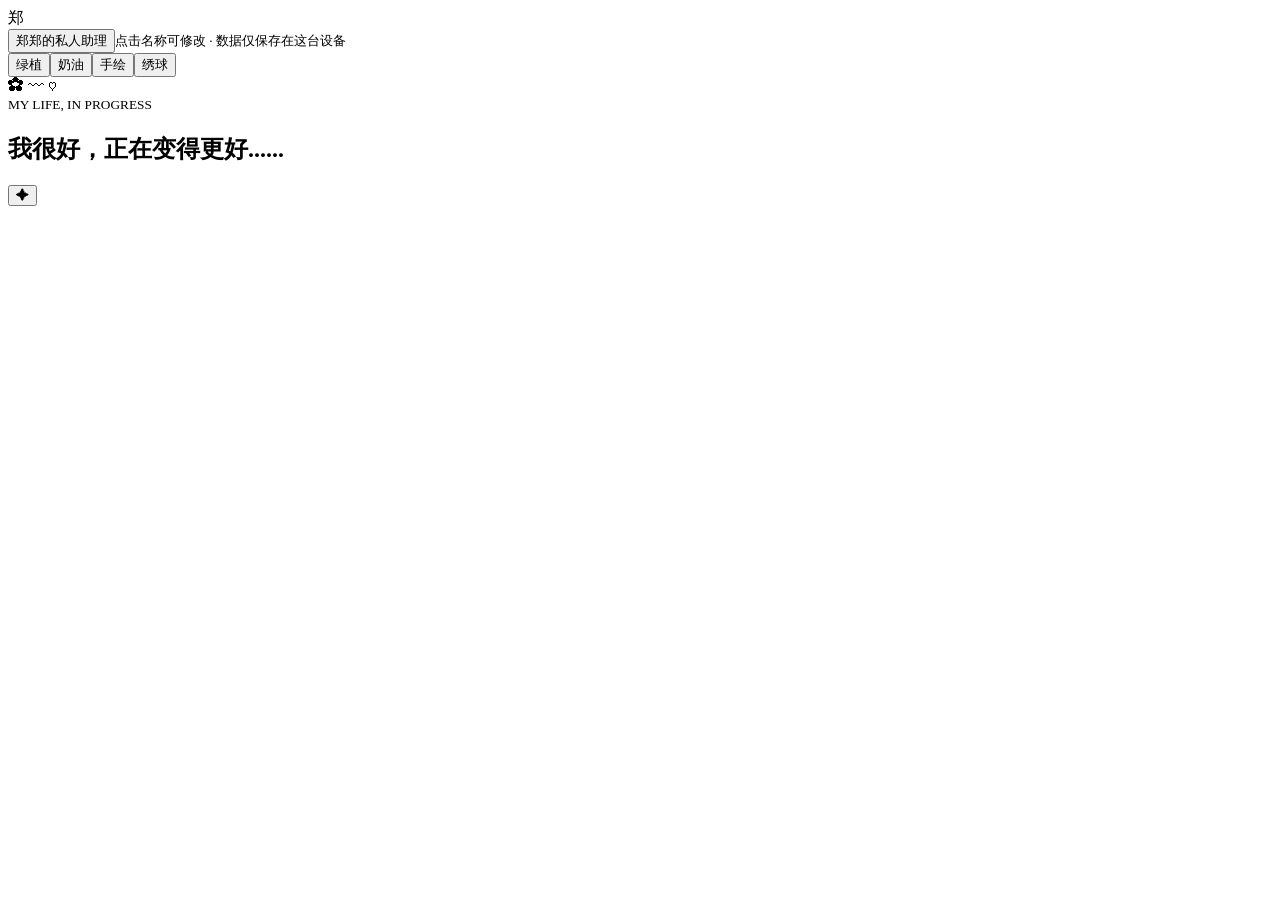
==== commit be58b641: "Add files via upload 更新郑郑的私人助理" ====
--- a/index.html
+++ b/index.html
@@ -1,2 +1,2 @@
-<!DOCTYPE html><html lang="zh-CN"><head><meta charSet="utf-8"/><meta name="viewport" content="width=device-width, initial-scale=1"/><link rel="stylesheet" href="/zhengzheng-assistant/assets/index-BeelsTzD.css" data-rsc-css-href="/zhengzheng-assistant/assets/index-BeelsTzD.css" data-precedence="vite-rsc/importer-resources"/><link rel="modulepreload" href="/zhengzheng-assistant/assets/layout-segment-context-C5qHplQc.js" crossorigin=""/><link rel="modulepreload" href="/zhengzheng-assistant/assets/rolldown-runtime-S-ySWqyJ.js" crossorigin=""/><link rel="modulepreload" href="/zhengzheng-assistant/assets/index-DWHwHgKv.js" crossorigin=""/><link rel="modulepreload" href="/zhengzheng-assistant/assets/framework-CXnKph_e.js" crossorigin=""/><link rel="modulepreload" href="/zhengzheng-assistant/assets/page-C5Tz2OAa.js" crossorigin=""/><title>郑郑的私人助理</title><meta name="description" content="把每一个微小的完成，变成看得见的光。"/><meta property="og:title" content="郑郑的私人助理"/><meta property="og:description" content="把每一个微小的完成，变成看得见的光。"/><meta name="twitter:card" content="summary"/><meta name="twitter:title" content="郑郑的私人助理"/><meta name="twitter:description" content="把每一个微小的完成，变成看得见的光。"/><link rel="icon" href="/zhengzheng-assistant/icon-192.png"/><link rel="apple-touch-icon" href="/zhengzheng-assistant/icon-192.png"/><link rel="manifest" href="/zhengzheng-assistant/manifest.webmanifest"/><meta name="mobile-web-app-capable" content="yes"/><meta name="apple-mobile-web-app-title" content="生活手账"/><meta name="apple-mobile-web-app-status-bar-style" content="default"/><meta name="theme-color" content="#4d762f"/><script>self.__VINEXT_RSC_PARAMS__={}</script><script>self.__VINEXT_RSC_NAV__={"pathname":"/","searchParams":[]}</script><link rel="modulepreload" href="/zhengzheng-assistant/assets/index-DWHwHgKv.js" />
-</head><body><main data-theme="green"><header class="topbar"><div><span class="brand-mark">郑</span><div><button class="assistant-name">郑郑的私人助理</button><small>点击名称可修改 · 数据仅保存在这台设备</small></div></div><div class="theme-switch"><button class="active">绿植</button><button class="">奶油</button><button class="">手绘</button></div></header><section class="home-empty"><div class="doodle">✿ 〰︎ ♡</div><small>MY LIFE, IN PROGRESS</small><h1 class="one-line-title">我很好，正在变得更好......</h1></section><div class="dashboard single-module"></div><button class="float-ball" style="left:12px;top:92px" aria-label="打开快速导航">✦</button></main><script id="_R_">import("/zhengzheng-assistant/assets/index-DWHwHgKv.js")</script></body></html><script>self.__VINEXT_RSC_CHUNKS__=self.__VINEXT_RSC_CHUNKS__||[];self.__VINEXT_RSC_CHUNKS__.push("2:I[\"491d67a9792c\",[],\"Children\",1]\n3:I[\"cfee43ca1bc7\",[],\"LayoutSegmentProvider\",1]\n4:I[\"491d67a9792c\",[],\"Slot\",1]\n5:I[\"5b777958e3fd\",[],\"RedirectBoundary\",1]\n:HL[\"/zhengzheng-assistant/assets/index-BeelsTzD.css\",\"style\"]\n")</script><script>self.__VINEXT_RSC_CHUNKS__=self.__VINEXT_RSC_CHUNKS__||[];self.__VINEXT_RSC_CHUNKS__.push("0:{\"__route\":\"route:/\",\"__interceptionContext\":null,\"__layoutIds\":[\"layout:/\"],\"__rootLayout\":\"/\",\"page:/\":\"$L1\",\"layout:/\":[[[[\"$\",\"link\",\"css:/assets/index-BeelsTzD.css\",{\"rel\":\"stylesheet\",\"precedence\":\"vite-rsc/importer-resources\",\"href\":\"/zhengzheng-assistant/assets/index-BeelsTzD.css\",\"data-rsc-css-href\":\"/zhengzheng-assistant/assets/index-BeelsTzD.css\"}],\"$undefined\"],[\"$\",\"html\",null,{\"lang\":\"zh-CN\",\"children\":[\"$\",\"body\",null,{\"children\":[\"$\",\"$L2\",null,{}]}]}]],null],\"route:/\":[[[\"$\",\"meta\",null,{\"charSet\":\"utf-8\"}],[[\"$\",\"title\",\"0\",{\"children\":\"郑郑的私人助理\"}],[\"$\",\"meta\",\"1\",{\"name\":\"description\",\"content\":\"把每一个微小的完成，变成看得见的光。\"}],[\"$\",\"meta\",\"2\",{\"property\":\"og:title\",\"content\":\"郑郑的私人助理\"}],[\"$\",\"meta\",\"3\",{\"property\":\"og:description\",\"content\":\"把每一个微小的完成，变成看得见的光。\"}],[\"$\",\"meta\",\"4\",{\"name\":\"twitter:card\",\"content\":\"summary\"}],[\"$\",\"meta\",\"5\",{\"name\":\"twitter:title\",\"content\":\"郑郑的私人助理\"}],[\"$\",\"meta\",\"6\",{\"name\":\"twitter:description\",\"content\":\"把每一个微小的完成，变成看得见的光。\"}],[\"$\",\"link\",\"7\",{\"rel\":\"icon\",\"href\":\"/icon-192.png\"}],[\"$\",\"link\",\"8\",{\"rel\":\"apple-touch-icon\",\"href\":\"/icon-192.png\"}],[\"$\",\"link\",\"9\",{\"rel\":\"manifest\",\"href\":\"/manifest.webmanifest\"}],[\"$\",\"meta\",\"10\",{\"name\":\"mobile-web-app-capable\",\"content\":\"yes\"}],[\"$\",\"meta\",\"11\",{\"name\":\"apple-mobile-web-app-title\",\"content\":\"生活手账\"}],[\"$\",\"meta\",\"12\",{\"name\":\"apple-mobile-web-app-status-bar-style\",\"content\":\"default\"}]],[[\"$\",\"meta\",\"0\",{\"name\":\"viewport\",\"content\":\"width=device-width, initial-scale=1\"}],[\"$\",\"meta\",\"1\",{\"name\":\"theme-color\",\"content\":\"#4d762f\"}]]],[\"$\",\"$L3\",null,{\"segmentMap\":{\"children\":[]},\"children\":[\"$\",\"$L4\",null,{\"id\":\"layout:/\",\"parallelSlots\":\"$undefined\",\"children\":[\"$\",\"$L5\",null,{\"children\":[\"$\",\"$L3\",null,{\"segmentMap\":{\"children\":[]},\"children\":[\"$\",\"$L4\",null,{\"id\":\"page:/\"}]}]}]}]}]],\"__layoutFlags\":{\"layout:/\":\"s\"},\"__artifactCompatibility\":{\"schemaVersion\":1,\"graphVersion\":\"app-route-graph:4uhn5s1wvoptc\",\"deploymentVersion\":\"50400f45-98dd-4c46-b4be-d8bc6c3e94af\",\"appElementsSchemaVersion\":1,\"rscPayloadSchemaVersion\":1,\"rootBoundaryId\":\"/\",\"renderEpoch\":null}}\n")</script><script>self.__VINEXT_RSC_CHUNKS__=self.__VINEXT_RSC_CHUNKS__||[];self.__VINEXT_RSC_CHUNKS__.push("6:I[\"6efdf509a785\",[],\"default\",1]\n1:[\"$\",\"$L6\",null,{\"params\":\"$@7\",\"searchParams\":\"$@8\"}]\n")</script><script>self.__VINEXT_RSC_CHUNKS__=self.__VINEXT_RSC_CHUNKS__||[];self.__VINEXT_RSC_CHUNKS__.push("7:{}\n8:{}\n")</script><script>self.__VINEXT_RSC_DONE__=true</script>+<!DOCTYPE html><html lang="zh-CN"><head><meta charSet="utf-8"/><meta name="viewport" content="width=device-width, initial-scale=1"/><link rel="stylesheet" href="/zhengzheng-assistant/assets/index-Or9UbD5Z.css" data-rsc-css-href="/zhengzheng-assistant/assets/index-Or9UbD5Z.css" data-precedence="vite-rsc/importer-resources"/><link rel="modulepreload" href="/zhengzheng-assistant/assets/layout-segment-context-uDiZqguZ.js" crossorigin=""/><link rel="modulepreload" href="/zhengzheng-assistant/assets/rolldown-runtime-S-ySWqyJ.js" crossorigin=""/><link rel="modulepreload" href="/zhengzheng-assistant/assets/index-bCvtVJ3p.js" crossorigin=""/><link rel="modulepreload" href="/zhengzheng-assistant/assets/framework-CXnKph_e.js" crossorigin=""/><link rel="modulepreload" href="/zhengzheng-assistant/assets/page-rLQPN6RV.js" crossorigin=""/><title>郑郑的私人助理</title><meta name="description" content="把每一个微小的完成，变成看得见的光。"/><meta property="og:title" content="郑郑的私人助理"/><meta property="og:description" content="把每一个微小的完成，变成看得见的光。"/><meta name="twitter:card" content="summary"/><meta name="twitter:title" content="郑郑的私人助理"/><meta name="twitter:description" content="把每一个微小的完成，变成看得见的光。"/><link rel="icon" href="/zhengzheng-assistant/icon-192.png"/><link rel="apple-touch-icon" href="/zhengzheng-assistant/icon-192.png"/><link rel="manifest" href="/zhengzheng-assistant/manifest.webmanifest"/><meta name="mobile-web-app-capable" content="yes"/><meta name="apple-mobile-web-app-title" content="生活手账"/><meta name="apple-mobile-web-app-status-bar-style" content="default"/><meta name="theme-color" content="#4d762f"/><script>self.__VINEXT_RSC_PARAMS__={}</script><script>self.__VINEXT_RSC_NAV__={"pathname":"/","searchParams":[]}</script><link rel="modulepreload" href="/zhengzheng-assistant/assets/index-bCvtVJ3p.js" />
+</head><body><main data-theme="hydrangea"><header class="topbar"><div><span class="brand-mark">郑</span><div><button class="assistant-name">郑郑的私人助理</button><small>点击名称可修改 · 数据仅保存在这台设备</small></div></div><div class="theme-switch"><button class="">绿植</button><button class="">奶油</button><button class="">手绘</button><button class="active">绣球</button></div></header><section class="home-empty"><div class="doodle">✿ 〰︎ ♡</div><small>MY LIFE, IN PROGRESS</small><h1 class="one-line-title">我很好，正在变得更好......</h1></section><div class="dashboard single-module"></div><button class="float-ball" style="left:12px;top:92px" aria-label="打开快速导航">✦</button></main><script id="_R_">import("/zhengzheng-assistant/assets/index-bCvtVJ3p.js")</script></body></html><script>self.__VINEXT_RSC_CHUNKS__=self.__VINEXT_RSC_CHUNKS__||[];self.__VINEXT_RSC_CHUNKS__.push("2:I[\"491d67a9792c\",[],\"Children\",1]\n3:I[\"cfee43ca1bc7\",[],\"LayoutSegmentProvider\",1]\n4:I[\"491d67a9792c\",[],\"Slot\",1]\n5:I[\"5b777958e3fd\",[],\"RedirectBoundary\",1]\n:HL[\"/zhengzheng-assistant/assets/index-Or9UbD5Z.css\",\"style\"]\n")</script><script>self.__VINEXT_RSC_CHUNKS__=self.__VINEXT_RSC_CHUNKS__||[];self.__VINEXT_RSC_CHUNKS__.push("0:{\"__route\":\"route:/\",\"__interceptionContext\":null,\"__layoutIds\":[\"layout:/\"],\"__rootLayout\":\"/\",\"page:/\":\"$L1\",\"layout:/\":[[[[\"$\",\"link\",\"css:/assets/index-Or9UbD5Z.css\",{\"rel\":\"stylesheet\",\"precedence\":\"vite-rsc/importer-resources\",\"href\":\"/zhengzheng-assistant/assets/index-Or9UbD5Z.css\",\"data-rsc-css-href\":\"/zhengzheng-assistant/assets/index-Or9UbD5Z.css\"}],\"$undefined\"],[\"$\",\"html\",null,{\"lang\":\"zh-CN\",\"children\":[\"$\",\"body\",null,{\"children\":[\"$\",\"$L2\",null,{}]}]}]],null],\"route:/\":[[[\"$\",\"meta\",null,{\"charSet\":\"utf-8\"}],[[\"$\",\"title\",\"0\",{\"children\":\"郑郑的私人助理\"}],[\"$\",\"meta\",\"1\",{\"name\":\"description\",\"content\":\"把每一个微小的完成，变成看得见的光。\"}],[\"$\",\"meta\",\"2\",{\"property\":\"og:title\",\"content\":\"郑郑的私人助理\"}],[\"$\",\"meta\",\"3\",{\"property\":\"og:description\",\"content\":\"把每一个微小的完成，变成看得见的光。\"}],[\"$\",\"meta\",\"4\",{\"name\":\"twitter:card\",\"content\":\"summary\"}],[\"$\",\"meta\",\"5\",{\"name\":\"twitter:title\",\"content\":\"郑郑的私人助理\"}],[\"$\",\"meta\",\"6\",{\"name\":\"twitter:description\",\"content\":\"把每一个微小的完成，变成看得见的光。\"}],[\"$\",\"link\",\"7\",{\"rel\":\"icon\",\"href\":\"/icon-192.png\"}],[\"$\",\"link\",\"8\",{\"rel\":\"apple-touch-icon\",\"href\":\"/icon-192.png\"}],[\"$\",\"link\",\"9\",{\"rel\":\"manifest\",\"href\":\"/manifest.webmanifest\"}],[\"$\",\"meta\",\"10\",{\"name\":\"mobile-web-app-capable\",\"content\":\"yes\"}],[\"$\",\"meta\",\"11\",{\"name\":\"apple-mobile-web-app-title\",\"content\":\"生活手账\"}],[\"$\",\"meta\",\"12\",{\"name\":\"apple-mobile-web-app-status-bar-style\",\"content\":\"default\"}]],[[\"$\",\"meta\",\"0\",{\"name\":\"viewport\",\"content\":\"width=device-width, initial-scale=1\"}],[\"$\",\"meta\",\"1\",{\"name\":\"theme-color\",\"content\":\"#4d762f\"}]]],[\"$\",\"$L3\",null,{\"segmentMap\":{\"children\":[]},\"children\":[\"$\",\"$L4\",null,{\"id\":\"layout:/\",\"parallelSlots\":\"$undefined\",\"children\":[\"$\",\"$L5\",null,{\"children\":[\"$\",\"$L3\",null,{\"segmentMap\":{\"children\":[]},\"children\":[\"$\",\"$L4\",null,{\"id\":\"page:/\"}]}]}]}]}]],\"__layoutFlags\":{\"layout:/\":\"s\"},\"__artifactCompatibility\":{\"schemaVersion\":1,\"graphVersion\":\"app-route-graph:4uhn5s1wvoptc\",\"deploymentVersion\":\"4c6c4457-2e6e-4210-8f85-e49cf90c1049\",\"appElementsSchemaVersion\":1,\"rscPayloadSchemaVersion\":1,\"rootBoundaryId\":\"/\",\"renderEpoch\":null}}\n")</script><script>self.__VINEXT_RSC_CHUNKS__=self.__VINEXT_RSC_CHUNKS__||[];self.__VINEXT_RSC_CHUNKS__.push("6:I[\"6efdf509a785\",[],\"default\",1]\n1:[\"$\",\"$L6\",null,{\"params\":\"$@7\",\"searchParams\":\"$@8\"}]\n")</script><script>self.__VINEXT_RSC_CHUNKS__=self.__VINEXT_RSC_CHUNKS__||[];self.__VINEXT_RSC_CHUNKS__.push("7:{}\n8:{}\n")</script><script>self.__VINEXT_RSC_DONE__=true</script>
